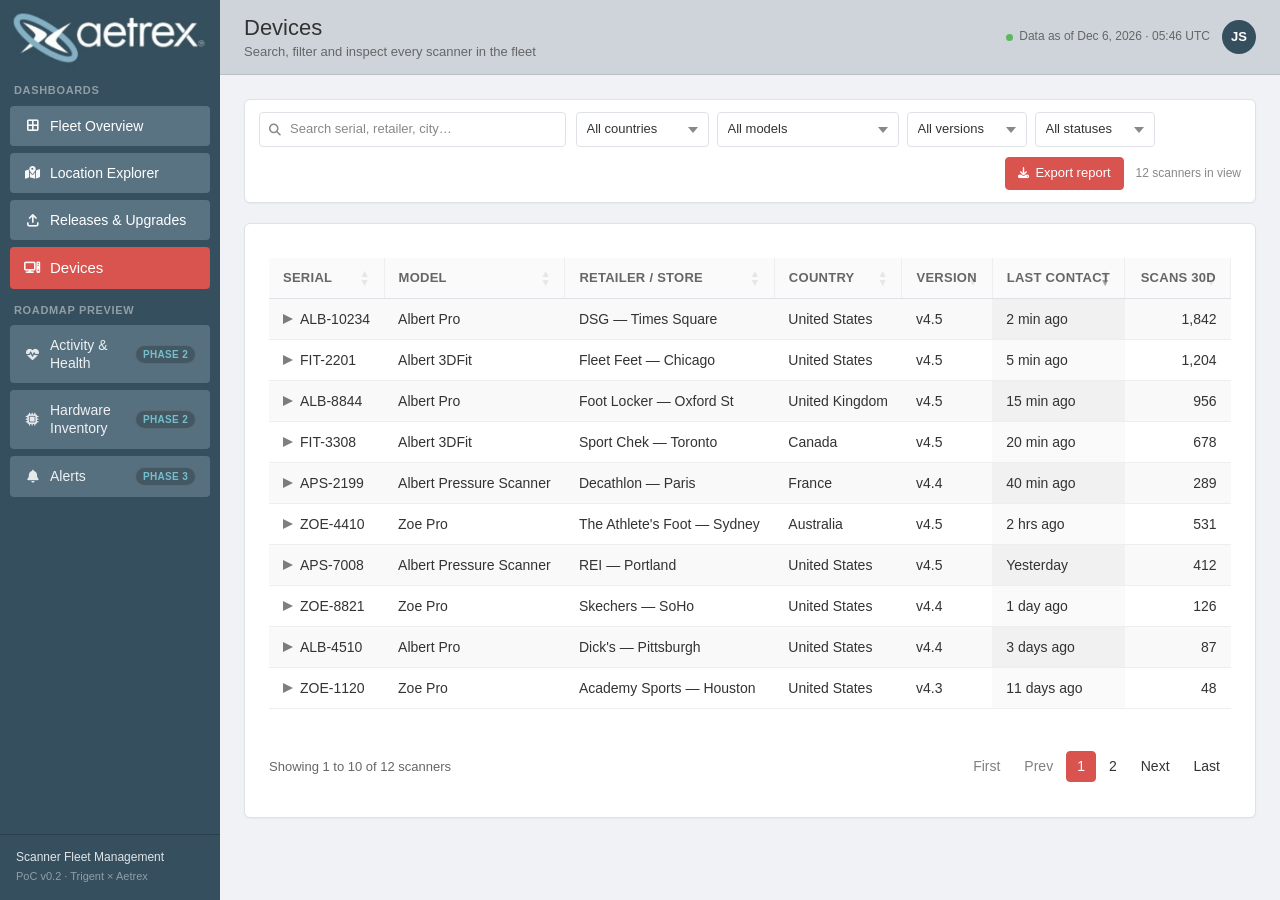
==== devices.html @ 3dfb55ff "UI updated with Maps" ====
<!DOCTYPE html>
<html lang="en">
<head>
  <meta charset="UTF-8">
  <meta name="viewport" content="width=device-width, initial-scale=1.0">
  <title>Devices — Aetrex Scanner Fleet Management</title>

  <!-- Tailwind CSS -->
  <script src="assets/vendors/tailwind/tailwindcss.js"></script>
  <script>
    tailwind.config = {
      theme: {
        extend: {
          colors: {
            sidebar: '#354f5e',
            'sidebar-active': '#d9534f',
            'sidebar-nav': '#5a7382',
            'page-bg': '#f0f2f5',
            'header-bg': '#ced4da',
            'card-border': '#dee2e6',
            'text-primary': '#333333',
            'text-secondary': '#666666',
            'chart-teal': '#7bc9d7',
            'chart-blue': '#1a9dd4',
            accent: '#337ab7',
            success: '#5cb85c',
            warning: '#f0ad4e',
            danger: '#d9534f',
          },
          fontFamily: {
            sans: ['Segoe UI', 'Helvetica Neue', 'Helvetica', 'Arial', 'sans-serif'],
          },
          fontWeight: {
            normal: '400',
            medium: '500',
            semibold: '600',
            bold: '700',
          },
          boxShadow: {
            card: '0 1px 2px 0 rgba(0, 0, 0, 0.04)',
          },
        },
      },
    };
  </script>

  <!-- Font Awesome -->
  <link rel="stylesheet" href="assets/vendors/font-awesome/css/all.min.css">

  <!-- DataTables -->
  <link rel="stylesheet" href="assets/vendors/datatables/css/dataTables.dataTables.min.css">
  <link rel="stylesheet" href="assets/vendors/datatables/css/responsive.dataTables.min.css">

  <!-- App styles -->
  <link rel="stylesheet" href="css/style.css">
</head>
<body class="font-sans font-normal bg-page-bg text-text-primary min-h-screen">

  <!-- Mobile sidebar overlay -->
  <div id="sidebar-overlay" class="sidebar-overlay hidden fixed inset-0 bg-black/40 z-30 lg:hidden" aria-hidden="true"></div>

  <div class="flex min-h-screen">

    <!-- Sidebar -->
    <aside id="sidebar"
      class="fixed inset-y-0 left-0 z-40 w-[220px] bg-sidebar text-white flex flex-col transform -translate-x-full lg:translate-x-0 transition-transform duration-200 ease-in-out shrink-0">

      <div class="sidebar-brand">
        <img src="assets/aetrex-logo1.png" alt="Aetrex">
      </div>

      <nav class="sidebar-nav flex-1">
        <p class="sidebar-section-label">Dashboards</p>
        <a href="index.html" class="sidebar-link">
          <i class="fa-solid fa-border-all"></i>
          <span class="sidebar-link-text">Fleet Overview</span>
        </a>
        <a href="location-explorer.html" class="sidebar-link">
          <i class="fa-solid fa-map-location-dot"></i>
          <span class="sidebar-link-text">Location Explorer</span>
        </a>
        <a href="release-updates.html" class="sidebar-link">
          <i class="fa-solid fa-arrow-up-from-bracket"></i>
          <span class="sidebar-link-text">Releases &amp; Upgrades</span>
        </a>
        <a href="devices.html" class="sidebar-link active">
          <i class="fa-solid fa-computer"></i>
          <span class="sidebar-link-text">Devices</span>
        </a>

        <p class="sidebar-section-label">Roadmap Preview</p>
        <a href="#" class="sidebar-link sidebar-link-roadmap" aria-disabled="true" tabindex="-1">
          <i class="fa-solid fa-heart-pulse"></i>
          <span class="sidebar-link-text">Activity &amp; Health</span>
          <span class="sidebar-badge">Phase 2</span>
        </a>
        <a href="#" class="sidebar-link sidebar-link-roadmap" aria-disabled="true" tabindex="-1">
          <i class="fa-solid fa-microchip"></i>
          <span class="sidebar-link-text">Hardware Inventory</span>
          <span class="sidebar-badge">Phase 2</span>
        </a>
        <a href="#" class="sidebar-link sidebar-link-roadmap" aria-disabled="true" tabindex="-1">
          <i class="fa-solid fa-bell"></i>
          <span class="sidebar-link-text">Alerts</span>
          <span class="sidebar-badge">Phase 3</span>
        </a>
      </nav>

      <div class="sidebar-footer">
        <p class="sidebar-footer-title">Scanner Fleet Management</p>
        <p class="sidebar-footer-meta">PoC v0.2 · Trigent × Aetrex</p>
      </div>
    </aside>

    <!-- Main content -->
    <div class="app-main flex-1 flex flex-col min-w-0">

      <!-- Header bar -->
      <header class="page-header-bar flex items-center justify-between gap-4">
        <div class="flex items-center gap-3 min-w-0">
          <button id="sidebar-toggle" type="button"
            class="lg:hidden w-8 h-8 flex items-center justify-center rounded border border-card-border text-text-secondary hover:bg-white/50 transition-colors shrink-0 bg-white/30"
            aria-label="Toggle sidebar">
            <i class="fa-solid fa-bars text-sm"></i>
          </button>
          <div class="min-w-0">
            <h1 class="truncate">Devices</h1>
            <p class="page-header-subtitle truncate">Search, filter and inspect every scanner in the fleet</p>
          </div>
        </div>
        <div class="flex items-center gap-3 shrink-0">
          <span class="data-as-of hidden sm:inline-flex">
            <span class="data-as-of-dot" aria-hidden="true"></span>
            <span id="data-as-of">Data as of —</span>
          </span>
          <div class="header-avatar" aria-label="User avatar">JS</div>
        </div>
      </header>

      <!-- Page body -->
      <main class="flex-1 p-5 lg:p-6 space-y-5">

        <!-- Filters -->
        <section class="filter-bar">
          <div class="filter-search">
            <i class="fa-solid fa-magnifying-glass" aria-hidden="true"></i>
            <input type="search" id="fleet-search" placeholder="Search serial, retailer, city…" autocomplete="off">
          </div>
          <div class="filter-selects">
            <select id="filter-country" aria-label="Filter by country">
              <option value="">All countries</option>
            </select>
            <select id="filter-model" aria-label="Filter by model">
              <option value="">All models</option>
            </select>
            <select id="filter-version" aria-label="Filter by version">
              <option value="">All versions</option>
            </select>
            <select id="filter-status" aria-label="Filter by status">
              <option value="">All statuses</option>
            </select>
          </div>
          <div class="filter-actions">
            <button type="button" class="btn-export">
              <i class="fa-solid fa-download"></i>
              Export report
            </button>
            <p class="filter-count"><span id="scanners-in-view">0</span> scanners in view</p>
          </div>
        </section>

        <!-- Devices table -->
        <section class="cp-card p-5 sm:p-6">
          <div class="overflow-x-auto">
            <table id="scanner-table" class="w-full display responsive nowrap">
              <thead>
                <tr>
                  <th>Serial</th>
                  <th>Model</th>
                  <th>Retailer / Store</th>
                  <th>Country</th>
                  <th>Version</th>
                  <th>Last Contact</th>
                  <th>Scans 30d</th>
                  <th>Status</th>
                </tr>
              </thead>
              <tbody>
                <tr data-serial="ALB-10234" data-model="Albert Pro" data-retailer="DSG — Times Square" data-country="United States" data-city="New York" data-version="v4.5" data-status="Active">
                  <td>ALB-10234</td>
                  <td>Albert Pro</td>
                  <td>DSG — Times Square</td>
                  <td>United States</td>
                  <td>v4.5</td>
                  <td data-order="2026-07-14T08:58:00Z">2 min ago</td>
                  <td data-order="1842">1,842</td>
                  <td><span class="status-badge status-online">Active</span></td>
                </tr>
                <tr data-serial="ZOE-8821" data-model="Zoe Pro" data-retailer="Skechers — SoHo" data-country="United States" data-city="New York" data-version="v4.4" data-status="Idle">
                  <td>ZOE-8821</td>
                  <td>Zoe Pro</td>
                  <td>Skechers — SoHo</td>
                  <td>United States</td>
                  <td>v4.4</td>
                  <td data-order="2026-07-13T09:00:00Z">1 day ago</td>
                  <td data-order="126">126</td>
                  <td><span class="status-badge status-pending">Idle</span></td>
                </tr>
                <tr data-serial="APS-4492" data-model="Albert Pressure Scanner" data-retailer="Nordstrom — Seattle" data-country="United States" data-city="Seattle" data-version="v4.2" data-status="Offline">
                  <td>APS-4492</td>
                  <td>Albert Pressure Scanner</td>
                  <td>Nordstrom — Seattle</td>
                  <td>United States</td>
                  <td>v4.2</td>
                  <td data-order="2026-06-18T10:00:00Z">26 days ago</td>
                  <td data-order="0">0</td>
                  <td><span class="status-badge status-offline">Offline</span></td>
                </tr>
                <tr data-serial="ALB-8844" data-model="Albert Pro" data-retailer="Foot Locker — Oxford St" data-country="United Kingdom" data-city="London" data-version="v4.5" data-status="Active">
                  <td>ALB-8844</td>
                  <td>Albert Pro</td>
                  <td>Foot Locker — Oxford St</td>
                  <td>United Kingdom</td>
                  <td>v4.5</td>
                  <td data-order="2026-07-14T08:45:00Z">15 min ago</td>
                  <td data-order="956">956</td>
                  <td><span class="status-badge status-online">Active</span></td>
                </tr>
                <tr data-serial="FIT-2201" data-model="Albert 3DFit" data-retailer="Fleet Feet — Chicago" data-country="United States" data-city="Chicago" data-version="v4.5" data-status="Active">
                  <td>FIT-2201</td>
                  <td>Albert 3DFit</td>
                  <td>Fleet Feet — Chicago</td>
                  <td>United States</td>
                  <td>v4.5</td>
                  <td data-order="2026-07-14T08:55:00Z">5 min ago</td>
                  <td data-order="1204">1,204</td>
                  <td><span class="status-badge status-online">Active</span></td>
                </tr>
                <tr data-serial="ZOE-1120" data-model="Zoe Pro" data-retailer="Academy Sports — Houston" data-country="United States" data-city="Houston" data-version="v4.3" data-status="Idle">
                  <td>ZOE-1120</td>
                  <td>Zoe Pro</td>
                  <td>Academy Sports — Houston</td>
                  <td>United States</td>
                  <td>v4.3</td>
                  <td data-order="2026-07-03T12:00:00Z">11 days ago</td>
                  <td data-order="48">48</td>
                  <td><span class="status-badge status-pending">Idle</span></td>
                </tr>
                <tr data-serial="APS-7008" data-model="Albert Pressure Scanner" data-retailer="REI — Portland" data-country="United States" data-city="Portland" data-version="v4.5" data-status="Active">
                  <td>APS-7008</td>
                  <td>Albert Pressure Scanner</td>
                  <td>REI — Portland</td>
                  <td>United States</td>
                  <td>v4.5</td>
                  <td data-order="2026-07-13T14:00:00Z">Yesterday</td>
                  <td data-order="412">412</td>
                  <td><span class="status-badge status-online">Active</span></td>
                </tr>
                <tr data-serial="ALB-4510" data-model="Albert Pro" data-retailer="Dick's — Pittsburgh" data-country="United States" data-city="Pittsburgh" data-version="v4.4" data-status="Idle">
                  <td>ALB-4510</td>
                  <td>Albert Pro</td>
                  <td>Dick's — Pittsburgh</td>
                  <td>United States</td>
                  <td>v4.4</td>
                  <td data-order="2026-07-11T16:00:00Z">3 days ago</td>
                  <td data-order="87">87</td>
                  <td><span class="status-badge status-pending">Idle</span></td>
                </tr>
                <tr data-serial="FIT-3308" data-model="Albert 3DFit" data-retailer="Sport Chek — Toronto" data-country="Canada" data-city="Toronto" data-version="v4.5" data-status="Active">
                  <td>FIT-3308</td>
                  <td>Albert 3DFit</td>
                  <td>Sport Chek — Toronto</td>
                  <td>Canada</td>
                  <td>v4.5</td>
                  <td data-order="2026-07-14T08:40:00Z">20 min ago</td>
                  <td data-order="678">678</td>
                  <td><span class="status-badge status-online">Active</span></td>
                </tr>
                <tr data-serial="ALB-6712" data-model="Albert Pro" data-retailer="Intersport — Berlin" data-country="Germany" data-city="Berlin" data-version="v4.3" data-status="Offline">
                  <td>ALB-6712</td>
                  <td>Albert Pro</td>
                  <td>Intersport — Berlin</td>
                  <td>Germany</td>
                  <td>v4.3</td>
                  <td data-order="2026-06-28T09:00:00Z">16 days ago</td>
                  <td data-order="12">12</td>
                  <td><span class="status-badge status-offline">Offline</span></td>
                </tr>
                <tr data-serial="ZOE-4410" data-model="Zoe Pro" data-retailer="The Athlete's Foot — Sydney" data-country="Australia" data-city="Sydney" data-version="v4.5" data-status="Active">
                  <td>ZOE-4410</td>
                  <td>Zoe Pro</td>
                  <td>The Athlete's Foot — Sydney</td>
                  <td>Australia</td>
                  <td>v4.5</td>
                  <td data-order="2026-07-14T07:00:00Z">2 hrs ago</td>
                  <td data-order="531">531</td>
                  <td><span class="status-badge status-online">Active</span></td>
                </tr>
                <tr data-serial="APS-2199" data-model="Albert Pressure Scanner" data-retailer="Decathlon — Paris" data-country="France" data-city="Paris" data-version="v4.4" data-status="Active">
                  <td>APS-2199</td>
                  <td>Albert Pressure Scanner</td>
                  <td>Decathlon — Paris</td>
                  <td>France</td>
                  <td>v4.4</td>
                  <td data-order="2026-07-14T08:20:00Z">40 min ago</td>
                  <td data-order="289">289</td>
                  <td><span class="status-badge status-online">Active</span></td>
                </tr>
              </tbody>
            </table>
          </div>
        </section>

      </main>
    </div>
  </div>

  <!-- Vendor scripts -->
  <script src="assets/vendors/jquery/jquery-3.7.1.min.js"></script>
  <script src="assets/vendors/datatables/js/dataTables.min.js"></script>
  <script src="assets/vendors/datatables/js/dataTables.responsive.min.js"></script>
  <script src="js/app.js"></script>
</body>
</html>
---- css/style.css ----
/* ==========================================================================
   Aetrex Control Panel — Design Tokens
   ========================================================================== */
:root {
  --cp-sidebar: #354f5e;
  --cp-sidebar-active: #d9534f;
  --cp-sidebar-nav: #5a7382;
  --cp-sidebar-divider: #2a3f4c;
  --cp-page-bg: #f0f2f5;
  --cp-header-bg: #ced4da;
  --cp-card-bg: #ffffff;
  --cp-card-border: #dee2e6;
  --cp-text-primary: #333333;
  --cp-text-secondary: #666666;
  --cp-text-muted: #888888;
  --cp-chart-teal: #7bc9d7;
  --cp-chart-blue: #1a9dd4;
  --cp-chart-green: #5cb85c;
  --cp-link: #337ab7;
  --cp-btn-gray: #7d97a5;

  /* Typography — matches Control Panel (Bootstrap / Segoe UI) */
  --cp-font-family: 'Segoe UI', 'Helvetica Neue', Helvetica, Arial, sans-serif;
  --cp-font-size-base: 14px;
  --cp-line-height: 1.42857143;
  --cp-fw-normal: 400;
  --cp-fw-medium: 500;
  --cp-fw-semibold: 600;
  --cp-fw-bold: 700;
}

/* Base */
body {
  font-family: var(--cp-font-family);
  font-size: var(--cp-font-size-base);
  font-weight: var(--cp-fw-normal);
  line-height: var(--cp-line-height);
  color: var(--cp-text-primary);
  -webkit-font-smoothing: antialiased;
  -moz-osx-font-smoothing: grayscale;
}

/* Sidebar — fixed to viewport; footer always visible */
#sidebar {
  height: 100vh;
  height: 100dvh;
  display: flex;
  flex-direction: column;
  overflow: hidden;
}

@media (min-width: 1024px) {
  .app-main {
    margin-left: 220px;
  }
}

.sidebar-brand {
  flex-shrink: 0;
  padding: 0 12px;
}

.sidebar-brand img {
  height: auto;
  width: 100%;
  display: block;
}

.sidebar-nav {
  flex: 1 1 auto;
  min-height: 0;
  padding: 8px 0 12px;
  overflow-x: hidden;
  overflow-y: auto;
}

.sidebar-section-label {
  margin: 14px 14px 8px;
  padding: 0;
  font-family: var(--cp-font-family);
  font-size: 11px;
  font-weight: var(--cp-fw-semibold);
  letter-spacing: 0.06em;
  text-transform: uppercase;
  color: rgba(255, 255, 255, 0.45);
  line-height: 1.3;
}

.sidebar-section-label:first-child {
  margin-top: 4px;
}

.sidebar-link {
  display: flex;
  align-items: center;
  gap: 10px;
  margin: 7px 10px;
  padding: 11px 14px;
  font-family: var(--cp-font-family);
  font-size: 14px;
  font-weight: var(--cp-fw-normal);
  color: #ffffff;
  border-radius: 4px;
  background-color: var(--cp-sidebar-nav);
  transition: background-color 0.15s ease, font-size 0.15s ease;
  text-decoration: none;
  line-height: 1.42857143;
}

.sidebar-link:hover {
  background-color: #678899;
  color: #ffffff;
}

.sidebar-link.active {
  background-color: var(--cp-sidebar-active);
  font-size: 15px;
  font-weight: var(--cp-fw-medium);
}

.sidebar-link i {
  width: 16px;
  text-align: center;
  font-size: 13px;
  opacity: 0.95;
  flex-shrink: 0;
}

.sidebar-link-text {
  flex: 1;
  min-width: 0;
  line-height: 1.3;
}

.sidebar-link-roadmap {
  cursor: default;
  opacity: 0.92;
}

.sidebar-link-roadmap:hover {
  background-color: var(--cp-sidebar-nav);
}

.sidebar-badge {
  flex-shrink: 0;
  margin-left: auto;
  padding: 2px 7px;
  border-radius: 9999px;
  background: rgba(0, 0, 0, 0.22);
  border: 1px solid rgba(255, 255, 255, 0.12);
  font-size: 10px;
  font-weight: var(--cp-fw-semibold);
  letter-spacing: 0.03em;
  text-transform: uppercase;
  color: var(--cp-chart-teal);
  line-height: 1.3;
  white-space: nowrap;
}

.sidebar-footer {
  flex-shrink: 0;
  margin-top: auto;
  padding: 14px 16px 16px;
  border-top: 1px solid var(--cp-sidebar-divider);
}

.sidebar-footer-title {
  margin: 0;
  font-family: var(--cp-font-family);
  font-size: 12px;
  font-weight: var(--cp-fw-medium);
  color: rgba(255, 255, 255, 0.85);
  line-height: 1.35;
}

.sidebar-footer-meta {
  margin: 4px 0 0;
  font-family: var(--cp-font-family);
  font-size: 11px;
  font-weight: var(--cp-fw-normal);
  color: rgba(255, 255, 255, 0.45);
  line-height: 1.35;
}

/* Page header bar (Control Panel style) */
.page-header-bar {
  background-color: var(--cp-header-bg);
  border-bottom: 1px solid #b8c0c8;
  padding: 14px 24px;
  /* Stay above Leaflet map panes/controls (Leaflet uses z-index up to ~1000) */
  position: sticky;
  top: 0;
  z-index: 1100;
}

.page-header-bar h1 {
  font-family: var(--cp-font-family);
  font-size: 22px;
  font-weight: var(--cp-fw-medium);
  color: var(--cp-text-primary);
  letter-spacing: 0;
  line-height: 1.25;
  margin: 0;
}

.page-header-meta {
  font-size: 13px;
  font-weight: var(--cp-fw-normal);
  color: var(--cp-text-secondary);
}

.page-header-subtitle {
  margin: 2px 0 0;
  font-family: var(--cp-font-family);
  font-size: 13px;
  font-weight: var(--cp-fw-normal);
  color: var(--cp-text-secondary);
  line-height: 1.3;
}

.data-as-of {
  display: inline-flex;
  align-items: center;
  gap: 6px;
  font-family: var(--cp-font-family);
  font-size: 12px;
  font-weight: var(--cp-fw-normal);
  color: var(--cp-text-secondary);
  line-height: 1.3;
}

.data-as-of-dot {
  width: 7px;
  height: 7px;
  border-radius: 50%;
  background: var(--cp-chart-green);
  flex-shrink: 0;
}

.btn-export {
  display: inline-flex;
  align-items: center;
  gap: 6px;
  padding: 6px 12px;
  border: 1px solid var(--cp-sidebar-active);
  border-radius: 4px;
  background: var(--cp-sidebar-active);
  color: #ffffff;
  font-family: var(--cp-font-family);
  font-size: 13px;
  font-weight: var(--cp-fw-medium);
  line-height: 1.42857143;
  cursor: pointer;
  transition: background-color 0.15s ease, border-color 0.15s ease;
}

.btn-export:hover {
  background: #c9302c;
  border-color: #ac2925;
}

.btn-export i {
  font-size: 11px;
}

.header-icon-btn {
  width: 34px;
  height: 34px;
  display: flex;
  align-items: center;
  justify-content: center;
  border-radius: 50%;
  color: var(--cp-text-secondary);
  background: transparent;
  border: none;
  cursor: pointer;
  transition: background-color 0.15s ease;
}

.header-icon-btn:hover {
  background-color: rgba(0, 0, 0, 0.06);
}

.header-avatar {
  width: 34px;
  height: 34px;
  border-radius: 50%;
  background-color: var(--cp-sidebar);
  color: #ffffff;
  font-family: var(--cp-font-family);
  font-size: 13px;
  font-weight: var(--cp-fw-semibold);
  display: flex;
  align-items: center;
  justify-content: center;
}

/* Cards */
.cp-card {
  background: var(--cp-card-bg);
  border: 1px solid var(--cp-card-border);
  border-radius: 6px;
  box-shadow: 0 1px 2px rgba(0, 0, 0, 0.04);
}

.cp-card-title {
  font-family: var(--cp-font-family);
  font-size: 14px;
  font-weight: var(--cp-fw-medium);
  color: var(--cp-text-primary);
  line-height: 1.42857143;
}

.cp-card-subtitle {
  font-family: var(--cp-font-family);
  font-size: 13px;
  font-weight: var(--cp-fw-normal);
  color: var(--cp-text-muted);
  line-height: 1.42857143;
}

/* Filter bar */
.filter-bar {
  display: flex;
  flex-wrap: wrap;
  align-items: center;
  gap: 10px;
  padding: 12px 14px;
  background: #fff;
  border: 1px solid var(--cp-card-border);
  border-radius: 6px;
  box-shadow: 0 1px 2px rgba(0, 0, 0, 0.04);
}

.filter-search {
  position: relative;
  flex: 1 1 220px;
  min-width: 180px;
  max-width: 320px;
}

.filter-search i {
  position: absolute;
  left: 10px;
  top: 50%;
  transform: translateY(-50%);
  font-size: 12px;
  color: var(--cp-text-muted);
  pointer-events: none;
}

.filter-search input {
  width: 100%;
  padding: 7px 10px 7px 30px;
  border: 1px solid var(--cp-card-border);
  border-radius: 4px;
  background: #fff;
  font-family: var(--cp-font-family);
  font-size: 13px;
  font-weight: var(--cp-fw-normal);
  color: var(--cp-text-primary);
  line-height: 1.42857143;
}

.filter-search input::placeholder {
  color: var(--cp-text-muted);
}

.filter-search input:focus {
  outline: none;
  border-color: var(--cp-chart-teal);
  box-shadow: 0 0 0 2px rgba(123, 201, 215, 0.25);
}

.filter-selects {
  display: flex;
  flex-wrap: wrap;
  align-items: center;
  gap: 8px;
  flex: 1 1 auto;
}

.filter-selects select {
  padding: 7px 28px 7px 10px;
  border: 1px solid var(--cp-card-border);
  border-radius: 4px;
  background: #fff url("data:image/svg+xml,%3Csvg xmlns='http://www.w3.org/2000/svg' width='10' height='6' viewBox='0 0 10 6'%3E%3Cpath fill='%23888888' d='M0 0l5 6 5-6z'/%3E%3C/svg%3E") no-repeat right 10px center;
  appearance: none;
  -webkit-appearance: none;
  font-family: var(--cp-font-family);
  font-size: 13px;
  font-weight: var(--cp-fw-normal);
  color: var(--cp-text-primary);
  line-height: 1.42857143;
  cursor: pointer;
  min-width: 120px;
}

.filter-selects select:focus {
  outline: none;
  border-color: var(--cp-chart-teal);
  box-shadow: 0 0 0 2px rgba(123, 201, 215, 0.25);
}

.filter-actions {
  display: flex;
  align-items: center;
  gap: 12px;
  margin-left: auto;
  flex-wrap: wrap;
}

.filter-count {
  margin: 0;
  font-family: var(--cp-font-family);
  font-size: 12px;
  font-weight: var(--cp-fw-normal);
  color: var(--cp-text-muted);
  white-space: nowrap;
  line-height: 1.42857143;
}

@media (max-width: 767px) {
  .filter-search {
    max-width: none;
    flex: 1 1 100%;
  }

  .filter-selects {
    width: 100%;
  }

  .filter-selects select {
    flex: 1 1 calc(50% - 4px);
    min-width: 0;
  }

  .filter-actions {
    margin-left: 0;
    width: 100%;
    justify-content: space-between;
  }
}

/* KPI cards */
.kpi-card {
  display: flex;
  flex-direction: column;
  min-height: 100%;
  transition: transform 0.18s ease, box-shadow 0.18s ease, border-color 0.18s ease;
}

.kpi-card:hover {
  transform: translateY(-2px);
  border-color: #cfd6dc;
  box-shadow: 0 4px 10px rgba(0, 0, 0, 0.06);
}

.kpi-label {
  font-family: var(--cp-font-family);
  font-size: 12px;
  font-weight: var(--cp-fw-normal);
  color: var(--cp-text-secondary);
  text-transform: uppercase;
  letter-spacing: 0.03em;
  line-height: 1.42857143;
  margin: 0 0 6px;
}

.kpi-value {
  font-family: var(--cp-font-family);
  font-size: 26px;
  font-weight: var(--cp-fw-semibold);
  color: var(--cp-text-primary);
  line-height: 1.2;
  margin: 0 0 4px;
}

.kpi-meta {
  margin: auto 0 0;
  font-family: var(--cp-font-family);
  font-size: 12px;
  font-weight: var(--cp-fw-normal);
  color: var(--cp-text-muted);
  line-height: 1.4;
}

.kpi-meta-success {
  color: #3c763d;
}

.kpi-meta-danger {
  color: #a94442;
}

.kpi-meta-info {
  color: var(--cp-link);
}

.kpi-value-danger {
  color: var(--cp-sidebar-active);
}

.kpi-icon {
  width: 40px;
  height: 40px;
  border-radius: 4px;
  display: flex;
  align-items: center;
  justify-content: center;
  font-size: 16px;
}

.kpi-icon-neutral {
  background: #eef1f4;
  color: var(--cp-text-secondary);
}

.kpi-icon-success {
  background: #e8f5e9;
  color: var(--cp-chart-green);
}

.kpi-icon-info {
  background: #e3f4f8;
  color: var(--cp-chart-teal);
}

.kpi-icon-warning {
  background: #fef3e2;
  color: #e67e22;
}

/* Chart cards */
.chart-card .cp-card-title {
  text-align: left;
}

.chart-card .cp-card-subtitle {
  text-align: left;
  margin-bottom: 16px;
}

.chart-container {
  position: relative;
  height: 260px;
}

.chart-container-donut {
  height: 240px;
  margin-bottom: 8px;
}

.chart-container-adoption {
  height: 280px;
}

.card-link {
  display: inline-flex;
  align-items: center;
  gap: 6px;
  font-family: var(--cp-font-family);
  font-size: 12px;
  font-weight: var(--cp-fw-medium);
  color: var(--cp-link);
  text-decoration: none;
  line-height: 1.42857143;
  white-space: nowrap;
}

.card-link:hover {
  text-decoration: underline;
}

.model-footer {
  margin: 8px 0 0;
  padding-top: 12px;
  border-top: 1px solid #eeeeee;
  font-family: var(--cp-font-family);
  font-size: 12px;
  font-weight: var(--cp-fw-normal);
  color: var(--cp-text-secondary);
  line-height: 1.42857143;
  display: flex;
  align-items: center;
  gap: 6px;
}

.model-footer i {
  color: var(--cp-text-muted);
  font-size: 11px;
}

.model-footer strong {
  font-weight: var(--cp-fw-semibold);
  color: var(--cp-text-primary);
}

/* Fleet map */
/* Fleet map — contain Leaflet stacking so panes don't cover the page header */
.fleet-map {
  position: relative;
  z-index: 0;
  isolation: isolate;
  flex: 1;
  min-height: 320px;
  margin-top: 8px;
  background: #eef1f4;
  border: 1px solid #e8ecef;
  border-radius: 4px;
  overflow: hidden;
}

.fleet-map-canvas,
.explorer-map-canvas {
  position: relative;
  z-index: 0;
  width: 100%;
  height: 100%;
  min-height: 320px;
}

.fleet-map-error {
  display: flex;
  flex-direction: column;
  align-items: center;
  justify-content: center;
  gap: 10px;
  min-height: 280px;
  padding: 24px;
  text-align: center;
  color: var(--cp-text-secondary);
}

.fleet-map-error i {
  font-size: 28px;
  color: var(--cp-text-muted);
}

.fleet-map-error p {
  margin: 0;
  font-size: 13px;
  line-height: 1.5;
  max-width: 420px;
}

.fleet-map-error code {
  font-size: 12px;
  background: #f5f5f5;
  padding: 1px 5px;
  border-radius: 3px;
}

.fleet-map-legend {
  position: absolute;
  right: 12px;
  bottom: 12px;
  z-index: 2;
  display: flex;
  flex-wrap: wrap;
  align-items: center;
  gap: 10px;
  padding: 6px 10px;
  background: rgba(255, 255, 255, 0.95);
  border: 1px solid var(--cp-card-border);
  border-radius: 4px;
  font-family: var(--cp-font-family);
  font-size: 11px;
  font-weight: var(--cp-fw-normal);
  color: var(--cp-text-secondary);
  line-height: 1.3;
  pointer-events: none;
}

.fleet-map-legend-inline {
  position: static;
  pointer-events: auto;
}

.legend-title {
  font-weight: var(--cp-fw-semibold);
  color: var(--cp-text-primary);
}

.legend-item {
  display: inline-flex;
  align-items: center;
  gap: 5px;
}

.legend-swatch {
  width: 8px;
  height: 8px;
  border-radius: 50%;
  flex-shrink: 0;
}

.legend-green {
  background: var(--cp-chart-green);
}

.legend-yellow {
  background: #f0ad4e;
}

.legend-orange {
  background: #e67e22;
}

.legend-red {
  background: var(--cp-sidebar-active);
}

.fleet-map-loading {
  display: flex;
  flex-direction: column;
  align-items: center;
  justify-content: center;
  gap: 12px;
  min-height: 320px;
  color: var(--cp-text-secondary);
  font-size: 13px;
}

.fleet-map-loading p {
  margin: 0;
}

.fleet-map-spinner {
  width: 28px;
  height: 28px;
  border: 3px solid #dde3e8;
  border-top-color: var(--cp-sidebar-active);
  border-radius: 50%;
  animation: fleet-map-spin 0.7s linear infinite;
}

@keyframes fleet-map-spin {
  to { transform: rotate(360deg); }
}

.fleet-map-tooltip {
  font-family: var(--cp-font-family) !important;
  font-size: 12px !important;
  line-height: 1.45 !important;
  color: var(--cp-text-primary) !important;
  border: 1px solid var(--cp-card-border) !important;
  border-radius: 4px !important;
  box-shadow: 0 2px 8px rgba(0, 0, 0, 0.12) !important;
}

.fleet-map-popup .leaflet-popup-content-wrapper {
  border-radius: 6px;
  box-shadow: 0 4px 14px rgba(0, 0, 0, 0.12);
}

.fleet-map-popup .leaflet-popup-content {
  margin: 12px 14px;
}

.map-info-action {
  display: inline-flex;
  align-items: center;
  gap: 6px;
  margin-top: 2px;
  padding: 6px 10px;
  border: none;
  border-radius: 4px;
  background: var(--cp-sidebar-active);
  color: #fff;
  font-family: var(--cp-font-family);
  font-size: 12px;
  font-weight: var(--cp-fw-semibold);
  cursor: pointer;
  text-decoration: none;
}

.map-info-action:hover {
  background: #c9302c;
  text-decoration: none;
  color: #fff;
}

.map-info-action i {
  font-size: 10px;
}

.metro-detail-action {
  width: 100%;
  justify-content: center;
  margin-top: 4px;
}

.explorer-map-shell {
  position: relative;
  z-index: 0;
  isolation: isolate;
  flex: 1;
  min-height: 480px;
  overflow: hidden;
}

.explorer-map-shell .explorer-map-canvas {
  position: absolute;
  inset: 0;
  min-height: 0;
  height: 100%;
}

/* Map InfoWindow / Popup content */
.map-info-window {
  font-family: var(--cp-font-family);
  color: var(--cp-text-primary);
  min-width: 200px;
  max-width: 260px;
  padding: 2px 0;
}

.map-info-title {
  margin: 0;
  font-size: 15px;
  font-weight: var(--cp-fw-semibold);
  line-height: 1.3;
}

.map-info-country {
  margin: 2px 0 10px;
  font-size: 12px;
  color: var(--cp-text-muted);
}

.map-info-stats {
  margin: 0 0 12px;
  display: grid;
  grid-template-columns: 1fr 1fr;
  gap: 8px 12px;
}

.map-info-stats div {
  display: flex;
  flex-direction: column;
  gap: 1px;
}

.map-info-stats dt {
  font-size: 11px;
  color: var(--cp-text-muted);
}

.map-info-stats dd {
  margin: 0;
  font-size: 13px;
  font-weight: var(--cp-fw-semibold);
}

/* Location explorer layout */
.explorer-layout {
  display: grid;
  grid-template-columns: 320px 1fr;
  gap: 16px;
  flex: 1;
  min-height: 560px;
}

.explorer-sidebar {
  display: flex;
  flex-direction: column;
  min-height: 0;
  overflow: hidden;
}

.explorer-sidebar-header {
  padding: 16px 16px 10px;
  border-bottom: 1px solid #eeeeee;
}

.explorer-sidebar-header .cp-card-subtitle {
  margin: 2px 0 0;
}

.metro-list {
  flex: 0 0 42%;
  overflow-y: auto;
  padding: 8px;
}

.metro-list-item {
  width: 100%;
  display: flex;
  align-items: center;
  gap: 10px;
  padding: 10px;
  border: 1px solid transparent;
  border-radius: 4px;
  background: transparent;
  text-align: left;
  cursor: pointer;
  font-family: var(--cp-font-family);
  transition: background-color 0.15s ease, border-color 0.15s ease;
}

.metro-list-item:hover {
  background: #f7f9fb;
}

.metro-list-item.is-active {
  background: #eef6f8;
  border-color: #cfe8ef;
}

.metro-list-dot {
  width: 10px;
  height: 10px;
  border-radius: 50%;
  flex-shrink: 0;
}

.metro-list-main {
  flex: 1;
  min-width: 0;
  display: flex;
  flex-direction: column;
  gap: 2px;
}

.metro-list-name {
  font-size: 13px;
  font-weight: var(--cp-fw-semibold);
  color: var(--cp-text-primary);
}

.metro-list-meta {
  font-size: 11px;
  color: var(--cp-text-muted);
  white-space: nowrap;
  overflow: hidden;
  text-overflow: ellipsis;
}

.metro-list-pct {
  font-size: 12px;
  font-weight: var(--cp-fw-semibold);
  color: var(--cp-text-secondary);
}

.metro-detail {
  flex: 1;
  min-height: 0;
  overflow-y: auto;
  border-top: 1px solid #eeeeee;
  padding: 14px 16px;
  background: #fafafa;
}

.metro-detail-placeholder {
  margin: 0;
  font-size: 13px;
  color: var(--cp-text-muted);
  line-height: 1.5;
}

.metro-detail-header h3 {
  margin: 0;
  font-size: 16px;
  font-weight: var(--cp-fw-semibold);
}

.metro-detail-header p {
  margin: 4px 0 0;
  font-size: 12px;
  color: var(--cp-text-muted);
}

.metro-detail-kpis {
  display: grid;
  grid-template-columns: 1fr 1fr;
  gap: 8px;
  margin: 14px 0;
}

.metro-detail-kpis > div {
  background: #fff;
  border: 1px solid var(--cp-card-border);
  border-radius: 4px;
  padding: 8px 10px;
  display: flex;
  flex-direction: column;
  gap: 2px;
}

.metro-detail-kpis .label {
  font-size: 11px;
  color: var(--cp-text-muted);
}

.metro-detail-kpis .value {
  font-size: 16px;
  font-weight: var(--cp-fw-semibold);
  color: var(--cp-text-primary);
}

.metro-detail-kpis .text-success {
  color: #3c763d;
}

.metro-detail-kpis .text-danger {
  color: #a94442;
}

.metro-store-list {
  list-style: none;
  margin: 0;
  padding: 0;
  display: flex;
  flex-direction: column;
  gap: 6px;
}

.metro-store-list button {
  width: 100%;
  display: flex;
  flex-direction: column;
  gap: 2px;
  padding: 8px 10px;
  border: 1px solid var(--cp-card-border);
  border-radius: 4px;
  background: #fff;
  text-align: left;
  cursor: pointer;
  font-family: var(--cp-font-family);
}

.metro-store-list button:hover {
  border-color: var(--cp-chart-teal);
  background: #f0f9fb;
}

.metro-store-list .store-name {
  font-size: 13px;
  font-weight: var(--cp-fw-semibold);
  color: var(--cp-text-primary);
}

.metro-store-list .store-meta {
  font-size: 11px;
  color: var(--cp-text-muted);
}

.metro-store-empty {
  font-size: 12px;
  color: var(--cp-text-muted);
  padding: 8px 0;
}

.explorer-map-card {
  display: flex;
  flex-direction: column;
  min-height: 0;
  overflow: hidden;
}

.explorer-map-toolbar {
  display: flex;
  align-items: flex-start;
  justify-content: space-between;
  gap: 12px;
  flex-wrap: wrap;
  padding: 14px 16px;
  border-bottom: 1px solid #eeeeee;
}

.explorer-map-canvas {
  flex: 1;
  min-height: 480px;
}

@media (max-width: 1100px) {
  .explorer-layout {
    grid-template-columns: 1fr;
    min-height: auto;
  }

  .explorer-sidebar {
    max-height: 420px;
  }

  .explorer-map-canvas {
    min-height: 400px;
  }
}

/* Activity status */
.activity-list {
  list-style: none;
  margin: 0;
  padding: 0;
  display: flex;
  flex-direction: column;
  gap: 18px;
}

.activity-row {
  display: grid;
  grid-template-columns: 110px 1fr auto;
  align-items: center;
  gap: 12px;
}

.activity-label {
  display: inline-flex;
  align-items: center;
  gap: 8px;
  font-family: var(--cp-font-family);
  font-size: 13px;
  font-weight: var(--cp-fw-medium);
  color: var(--cp-text-primary);
  line-height: 1.42857143;
}

.activity-dot {
  width: 8px;
  height: 8px;
  border-radius: 50%;
  flex-shrink: 0;
}

.activity-dot-active {
  background: var(--cp-chart-green);
}

.activity-dot-idle {
  background: #f0ad4e;
}

.activity-dot-offline {
  background: var(--cp-sidebar-active);
}

.activity-dot-scheduled {
  background: var(--cp-chart-blue);
}

.activity-bar-track {
  height: 8px;
  border-radius: 4px;
  background: #eeeeee;
  overflow: hidden;
}

.activity-bar-fill {
  height: 100%;
  border-radius: 4px;
  min-width: 0;
}

.activity-bar-active {
  background: var(--cp-chart-green);
}

.activity-bar-idle {
  background: #f0ad4e;
}

.activity-bar-offline {
  background: var(--cp-sidebar-active);
}

.activity-bar-scheduled {
  background: var(--cp-chart-blue);
}

.activity-stats {
  display: flex;
  align-items: baseline;
  gap: 8px;
  min-width: 70px;
  justify-content: flex-end;
}

.activity-count {
  font-family: var(--cp-font-family);
  font-size: 13px;
  font-weight: var(--cp-fw-semibold);
  color: var(--cp-text-primary);
}

.activity-pct {
  font-family: var(--cp-font-family);
  font-size: 12px;
  font-weight: var(--cp-fw-normal);
  color: var(--cp-text-muted);
  min-width: 28px;
  text-align: right;
}

.activity-alert {
  display: flex;
  align-items: flex-start;
  gap: 8px;
  padding: 10px 12px;
  background: #eef6f8;
  border: 1px solid #cfe8ef;
  border-radius: 4px;
}

.activity-alert i {
  margin-top: 2px;
  color: var(--cp-chart-blue);
  font-size: 13px;
  flex-shrink: 0;
}

.activity-alert p {
  margin: 0;
  font-family: var(--cp-font-family);
  font-size: 12px;
  font-weight: var(--cp-fw-normal);
  color: var(--cp-text-secondary);
  line-height: 1.45;
}

.activity-alert a {
  color: var(--cp-link);
  font-weight: var(--cp-fw-semibold);
  text-decoration: none;
}

.activity-alert a:hover {
  text-decoration: underline;
}

.activity-alert strong {
  color: var(--cp-text-primary);
  font-weight: var(--cp-fw-semibold);
}

.activity-alert-danger {
  background: #f2dede;
  border-color: #ebccd1;
}

.activity-alert-danger i {
  color: var(--cp-sidebar-active);
}

.activity-alert-danger p {
  color: #a94442;
}

.activity-alert-danger strong {
  color: #a94442;
}

/* Section headers */
.section-title {
  font-family: var(--cp-font-family);
  font-size: 16px;
  font-weight: var(--cp-fw-semibold);
  color: var(--cp-text-primary);
  line-height: 1.3;
  margin: 0;
}

.section-subtitle {
  margin: 4px 0 0;
  font-family: var(--cp-font-family);
  font-size: 13px;
  font-weight: var(--cp-fw-normal);
  color: var(--cp-text-muted);
  line-height: 1.42857143;
}

.card-header-row {
  display: flex;
  align-items: flex-start;
  justify-content: space-between;
  gap: 16px;
  flex-wrap: wrap;
}

/* Shared data table (unsupported devices, etc.) */
.cp-data-table {
  border-collapse: collapse;
  width: 100%;
}

.cp-data-table thead th {
  font-family: var(--cp-font-family);
  font-size: 13px;
  font-weight: var(--cp-fw-semibold);
  text-transform: uppercase;
  letter-spacing: 0.02em;
  color: var(--cp-text-secondary);
  border-bottom: 1px solid var(--cp-card-border);
  border-right: 1px solid #eeeeee;
  padding: 10px 14px;
  background: #fafafa;
  text-align: left;
}

.cp-data-table thead th:last-child {
  border-right: none;
}

.cp-data-table tbody td {
  font-family: var(--cp-font-family);
  font-size: 14px;
  font-weight: var(--cp-fw-normal);
  color: var(--cp-text-primary);
  border-bottom: 1px solid #eeeeee;
  padding: 10px 14px;
  vertical-align: middle;
  line-height: 1.42857143;
}

.cp-data-table tbody tr:hover td {
  background-color: #f9f9f9;
}

.cp-data-table tbody tr:last-child td {
  border-bottom: none;
}

/* Mobile sidebar overlay */
@media (max-width: 767px) {
  .sidebar-open .sidebar-overlay {
    display: block;
  }

  .activity-row {
    grid-template-columns: 64px 1fr;
    gap: 8px 10px;
  }

  .activity-stats {
    grid-column: 2;
    justify-content: flex-start;
  }
}

/* Status badges */
.status-badge {
  display: inline-flex;
  align-items: center;
  gap: 0.375rem;
  padding: 0.2rem 0.625rem;
  border-radius: 9999px;
  font-family: var(--cp-font-family);
  font-size: 12px;
  font-weight: var(--cp-fw-normal);
  white-space: nowrap;
  line-height: 1.42857143;
}

.status-badge::before {
  content: '';
  width: 6px;
  height: 6px;
  border-radius: 50%;
  flex-shrink: 0;
}

.status-online {
  background: #dff0d8;
  color: #3c763d;
}

.status-online::before {
  background: #5cb85c;
}

.status-pending {
  background: #fcf8e3;
  color: #8a6d3b;
}

.status-pending::before {
  background: #f0ad4e;
}

.status-inactive {
  background: #f5f5f5;
  color: #777777;
}

.status-inactive::before {
  background: #999999;
}

.status-offline {
  background: #f2dede;
  color: #a94442;
}

.status-offline::before {
  background: #d9534f;
}

/* DataTables — Control Panel table styling */
#scanner-table_wrapper .dt-layout-row:first-child {
  padding: 0 0 1rem;
}

#scanner-table_wrapper .dt-layout-row:first-child .dt-layout-cell {
  display: flex;
  align-items: center;
}

#scanner-table_wrapper .dt-layout-row:first-child .dt-layout-start {
  justify-content: flex-start;
}

#scanner-table_wrapper .dt-layout-row:first-child .dt-layout-end {
  justify-content: flex-end;
}

#scanner-table_wrapper .dt-layout-row:last-child {
  padding-top: 1rem;
}

#scanner-table_wrapper.devices-table-wrapper .dt-search,
#scanner-table_wrapper.devices-table-wrapper .dt-length {
  display: none !important;
}

#scanner-table_wrapper .dt-length {
  width: 100%;
  display: inline-flex;
  align-items: center;
  justify-content: flex-end;
  flex-wrap: nowrap;
  white-space: nowrap;
  gap: 6px;
}

#scanner-table_wrapper .dt-length label {
  display: inline-flex;
  align-items: center;
  flex-wrap: nowrap;
  white-space: nowrap;
  gap: 6px;
  margin: 0;
}

#scanner-table_wrapper .dt-search input,
#scanner-table_wrapper .dt-length select {
  border: 1px solid var(--cp-card-border);
  border-radius: 4px;
  padding: 6px 10px;
  font-family: var(--cp-font-family);
  font-size: 14px;
  font-weight: var(--cp-fw-normal);
  color: var(--cp-text-primary);
  background: #fff;
}

#scanner-table_wrapper .dt-search input:focus,
#scanner-table_wrapper .dt-length select:focus {
  outline: none;
  border-color: var(--cp-chart-teal);
  box-shadow: 0 0 0 2px rgba(123, 201, 215, 0.25);
}

#scanner-table thead th {
  font-family: var(--cp-font-family);
  font-size: 13px;
  font-weight: var(--cp-fw-semibold);
  text-transform: uppercase;
  letter-spacing: 0.02em;
  color: var(--cp-text-secondary);
  border-bottom: 1px solid var(--cp-card-border) !important;
  border-right: 1px solid #eeeeee !important;
  padding: 10px 14px !important;
  background: #fafafa;
}

#scanner-table thead th:last-child {
  border-right: none !important;
}

#scanner-table tbody td {
  font-family: var(--cp-font-family);
  font-size: 14px;
  font-weight: var(--cp-fw-normal);
  color: var(--cp-text-primary);
  border-bottom: 1px solid #eeeeee !important;
  padding: 10px 14px !important;
  vertical-align: middle;
  line-height: 1.42857143;
}

#scanner-table tbody tr:hover td {
  background-color: #f9f9f9;
}

#scanner-table_wrapper .dt-paging .dt-paging-button {
  border-radius: 4px !important;
  font-family: var(--cp-font-family) !important;
  font-size: 14px !important;
  font-weight: var(--cp-fw-normal) !important;
  padding: 4px 10px !important;
}

#scanner-table_wrapper .dt-paging .dt-paging-button.current {
  background: var(--cp-sidebar-active) !important;
  color: #fff !important;
  border: 1px solid var(--cp-sidebar-active) !important;
}

#scanner-table_wrapper .dt-info,
#scanner-table_wrapper .dt-length label,
#scanner-table_wrapper .dt-search label {
  font-family: var(--cp-font-family);
  font-size: 14px;
  font-weight: var(--cp-fw-normal);
  color: var(--cp-text-secondary);
}

#scanner-table_wrapper.devices-table-wrapper .dt-info {
  font-size: 13px;
}
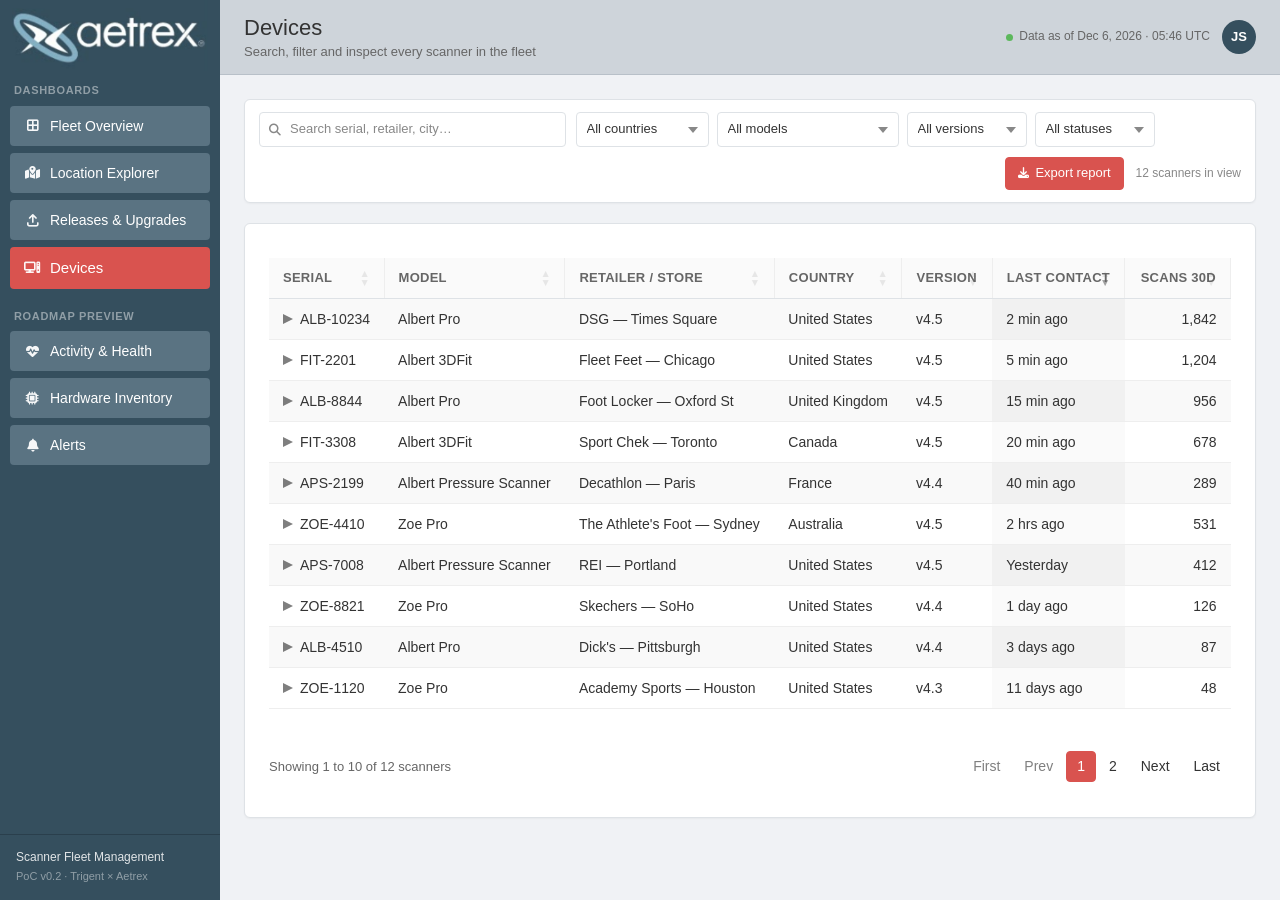
==== commit a670cd5b: "UI updated with Fixes" ====
--- a/devices.html
+++ b/devices.html
@@ -89,20 +89,17 @@
         </a>
 
         <p class="sidebar-section-label">Roadmap Preview</p>
-        <a href="#" class="sidebar-link sidebar-link-roadmap" aria-disabled="true" tabindex="-1">
+        <a href="activity-health.html" class="sidebar-link">
           <i class="fa-solid fa-heart-pulse"></i>
           <span class="sidebar-link-text">Activity &amp; Health</span>
-          <span class="sidebar-badge">Phase 2</span>
-        </a>
-        <a href="#" class="sidebar-link sidebar-link-roadmap" aria-disabled="true" tabindex="-1">
+        </a>
+        <a href="hardware-inventory.html" class="sidebar-link">
           <i class="fa-solid fa-microchip"></i>
           <span class="sidebar-link-text">Hardware Inventory</span>
-          <span class="sidebar-badge">Phase 2</span>
-        </a>
-        <a href="#" class="sidebar-link sidebar-link-roadmap" aria-disabled="true" tabindex="-1">
+        </a>
+        <a href="alerts.html" class="sidebar-link">
           <i class="fa-solid fa-bell"></i>
           <span class="sidebar-link-text">Alerts</span>
-          <span class="sidebar-badge">Phase 3</span>
         </a>
       </nav>
 
--- a/css/style.css
+++ b/css/style.css
@@ -75,7 +75,7 @@
 }
 
 .sidebar-section-label {
-  margin: 14px 14px 8px;
+  margin: 20px 14px 8px;
   padding: 0;
   font-family: var(--cp-font-family);
   font-size: 11px;
@@ -141,20 +141,63 @@
   background-color: var(--cp-sidebar-nav);
 }
 
-.sidebar-badge {
-  flex-shrink: 0;
-  margin-left: auto;
-  padding: 2px 7px;
+.phase-placeholder {
+  display: flex;
+  flex-direction: column;
+  align-items: center;
+  justify-content: center;
+  text-align: center;
+  min-height: 360px;
+  padding: 48px 32px;
+}
+
+.phase-placeholder-icon {
+  width: 56px;
+  height: 56px;
+  border-radius: 8px;
+  display: flex;
+  align-items: center;
+  justify-content: center;
+  background: #eef1f4;
+  color: var(--cp-sidebar);
+  font-size: 22px;
+  margin-bottom: 16px;
+}
+
+.phase-placeholder-badge {
+  display: inline-flex;
+  align-items: center;
+  padding: 4px 10px;
+  margin-bottom: 14px;
   border-radius: 9999px;
-  background: rgba(0, 0, 0, 0.22);
-  border: 1px solid rgba(255, 255, 255, 0.12);
-  font-size: 10px;
-  font-weight: var(--cp-fw-semibold);
-  letter-spacing: 0.03em;
+  border: 1px solid #cfe8ef;
+  background: #eef6f8;
+  font-family: var(--cp-font-family);
+  font-size: 12px;
+  font-weight: var(--cp-fw-semibold);
+  letter-spacing: 0.04em;
   text-transform: uppercase;
-  color: var(--cp-chart-teal);
+  color: var(--cp-chart-blue);
   line-height: 1.3;
-  white-space: nowrap;
+}
+
+.phase-placeholder-title {
+  margin: 0 0 8px;
+  font-family: var(--cp-font-family);
+  font-size: 20px;
+  font-weight: var(--cp-fw-semibold);
+  color: var(--cp-text-primary);
+  line-height: 1.3;
+}
+
+.phase-placeholder-text {
+  margin: 0;
+  max-width: 420px;
+  font-family: var(--cp-font-family);
+  font-size: 14px;
+  font-weight: var(--cp-fw-normal);
+  color: var(--cp-text-secondary);
+  line-height: 1.5;
 }
 
 .sidebar-footer {
